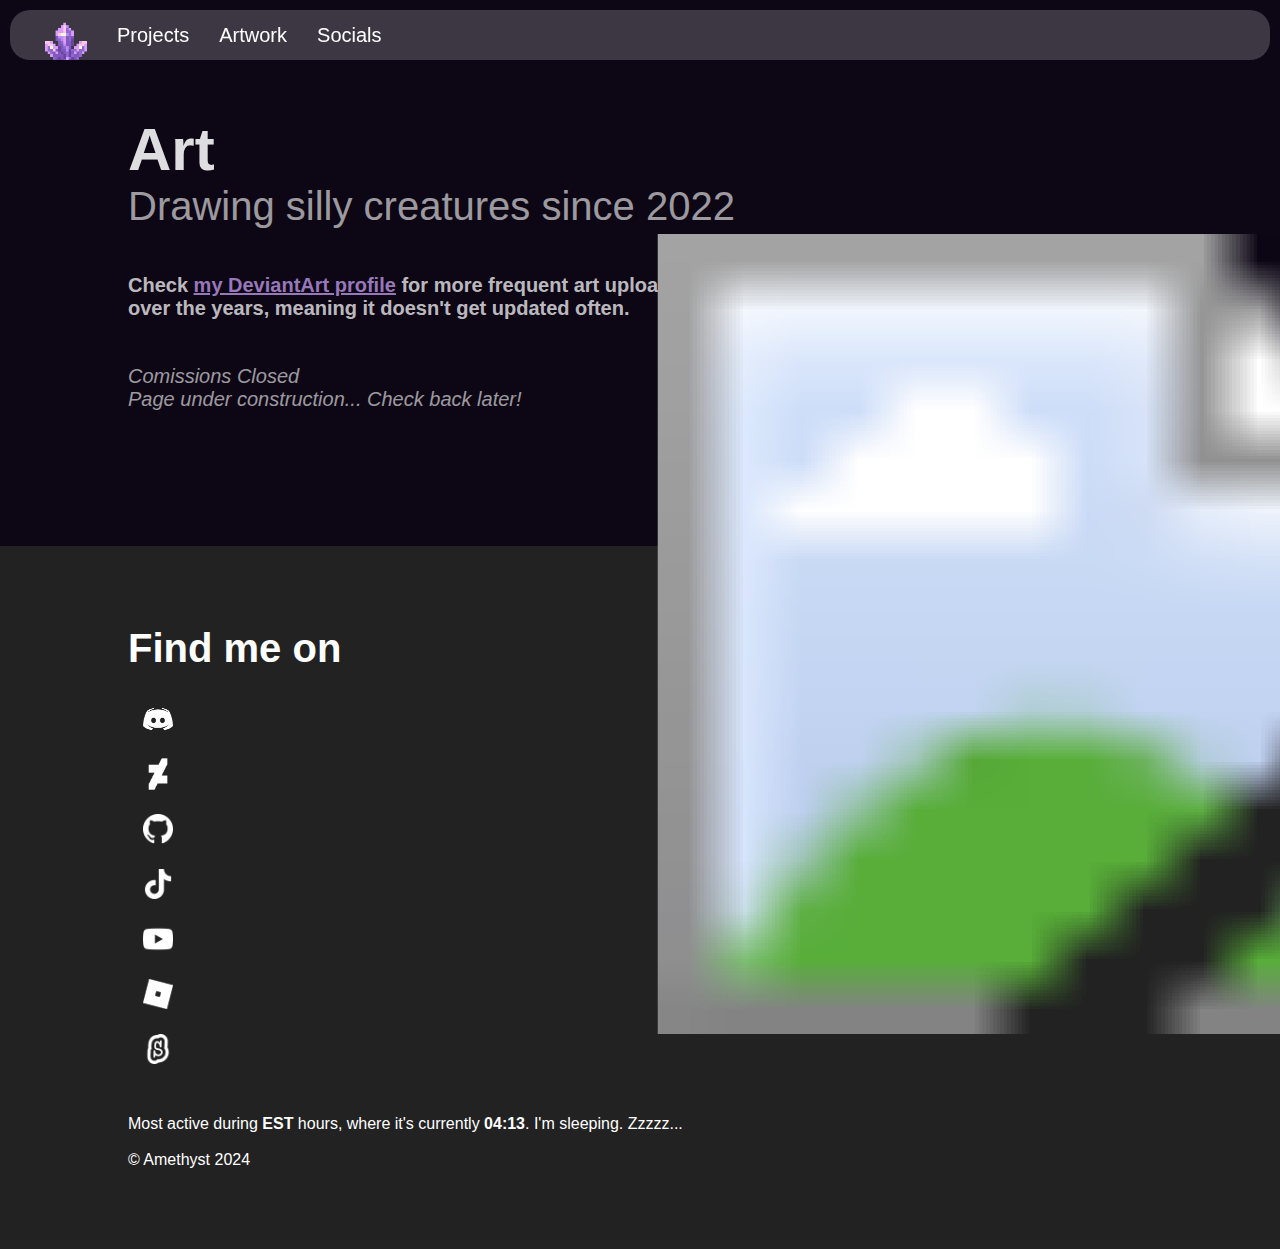
==== art.html @ 32d2dcf1 "Add files via upload" ====
<!DOCTYPE html>
<html lang="en">
<head>
    <meta charset="UTF-8">
    <meta name="viewport" content="width=device-width, initial-scale=1.0">
    <title>artwork</title>
    <script src="script.js"></script>
    <link href="styles.css" rel="stylesheet">
    <link href="amcluster.png" rel="icon">
</head>
<body onload="reload()">
    <div id="navbarContainer">
        <a class="invis" href="index.html">
            <span class="navbarButton">
                <img src="amcluster.png" width="42px">
            </span>
        </a>
        <a class="invis" href="projects.html">
            <span class="navbarButton">
            Projects
            </span>
        </a>
        <a class="invis" href="art.html">
            <span class="navbarButton">
            Artwork
            </span>
        </a>
        <a class="invis" href="socials.html">
            <span class="navbarButton">
            Socials
            </span>
        </a>
    </div>
    <div class="navbarSpacer"></div>
    <div class="body">
        <br>
        <div class="title">Art</div>
        Drawing silly creatures since 2022
        <br><br>

        <div class="paragraph bold">Check <a class="inlineLink" href="https://www.deviantart.com/am3thystx">my DeviantArt profile</a> for more frequent art uploads. This page only serves to show my progress over the years, meaning it doesn't get updated often.</div>
        <br>
        <div class="paragraph"><i>Comissions Closed</i></div>
        <div class="paragraph"><i>Page under construction... Check back later!</i></div>
        <br><br><br>

    </div>

    <div id="footer">
        <img id="hyena" src="asleep.PNG" onmouseenter="hyenaDo('awake');" onmouseleave="hyenaDo('asleep');">
        <div id="footerTitle">Find me on</div>
        <br>
        <a href="https://discordapp.com/users/802178124342493224">
            <div class="footerButton"><img src="socialIcons/discordicon.png" width="30px"></div>
        </a>
        <a href="https://www.deviantart.com/am3thystx">
            <div class="footerButton"><img src="socialIcons/deviantarticon.png" width="40px"></div>
        </a>
        <a href="https://github.com/ax-x3">
            <div class="footerButton"><img src="socialIcons/githubicon.png" width="30px"></div>
        </a>
        <a href="https://www.tiktok.com/@calldibs">
            <div class="footerButton"><img src="socialIcons/tiktokicon.png" width="30px"></div>
        </a>
        <a href="https://www.youtube.com/channel/UCxEQice5ytC8LMnzbRSFuXQ">
            <div class="footerButton"><img src="socialIcons/youtubeicon.png" width="30px"></div>
        </a>
        <a href="https://www.roblox.com/users/136983129/profile">
            <div class="footerButton"><img src="socialIcons/robloxicon.png" width="30px"></div>
        </a>
        <a href="https://scratch.mit.edu/users/aivi_/">
            <div class="footerButton"><img src="socialIcons/scratchicon.png" width="30px"></div>
        </a>
        <br><br>
        Most active during <b>EST</b> hours, where it's currently
        <span id="timezone"></span>
        <br><br>
        &copy; Amethyst 2024
    </div>

</body>
</html>
---- styles.css ----
body {
    margin: 0;
    color: #fff;
    background: #0d0615;
    font-family: "Helvetica Neue", sans-serif;
}

#navbarContainer {
    z-index: 1000;
    position: fixed;
    display: flex;
    background: #fff3;
    box-sizing: border-box;
    height: 50px;
    width: calc(100% - 20px);
    margin: 10px;
    padding: 0 20px;
    border-radius: 20px;
    backdrop-filter: blur(8px);
    -webkit-backdrop-filter: blur(8px);
    flex-wrap: nowrap;
}

.invis {
    font-size: 0;
}

.navbarButton {
    overflow: hidden;
    display: inline-block;
    height: 100%;
    box-sizing: border-box;
    color: #fff;
    font: inherit;
    font-size: 20px;
    font-weight: 200;
    text-align: center;
    background: none;
    margin: 0;
    padding: 10px 15px;
    line-height: 30px;
    vertical-align: bottom;
    transition: ease-in-out 50ms;
}

.navbarButton:hover {
    background: #fff3;
    padding: 8px 15px 12px;
}

.navbarButton:active {
    background: #0005;
    padding: 12px 15px 8px;
}

.navbarSpacer {
    height: 70px;
}

#cover {
    display: flex;
    height: 500px;
    background: radial-gradient(#fff4, #0000, #0000);
}

#movingTitle, #movingTitle2 {
    text-shadow: 0 0 25px #fffc;
    color: #0000;
    line-height: 0;
    font-weight: 200;
    rotate: 7deg;
    width: 0;
    height: 0;
    display:flex;
    justify-content: center;
    transition: ease-out 50ms;
    position: relative;
    left: 50%;
    top: 55%;
}

#movingTitle {
    text-shadow: 0 0 25px #fffc, 0 0 7px #fffc;
    color: #fffa;
    left: 50%;
    top: 45%;
}

.body {
    margin: 0 10%;
    color: #fff9;
    font-size: 40px;
    font-weight: 300;
}

.title {
    font-size: 60px;
    font-weight: 800;
    color: #fffd;
}

a:not(.inlineLink) {
    text-decoration: none;
}

.blockLink {
    box-sizing: border-box;
    width: 100%;
    padding: 30px;
    border-radius: 50px;
    background: #fff1;
    transition: ease-in-out 50ms;
}

.blockLink:hover {
    background: #fff2;

}

a {
    color: #9778ba;
}

a:hover {
    color: #caaaf0;
}

.bold {
    font-weight: 800;
    color: #fffb;
}

.thin {
    font-weight: 100;
}

td {
    vertical-align: text-top;
}

.followLink {
    border-radius: 7.5px;
}

.toGithub {
    border-radius: 15px;
}

.followLink, .toGithub {
    transition: ease-in-out 50ms;
    opacity: 0.75;
}

.followLink:hover, .toGithub:hover {
    background: #fff5;
    opacity: 1;
}

embed {
    width: 100%;
    aspect-ratio: 9/5;
    box-shadow: 0 0 60px #fff7;
}

iframe {
    width: 100%;
    aspect-ratio: 9/5;
}

.paragraph {
    font-size: 20px;
}

#hyena {
    width: 1%;
    position: absolute;
    right: 40px;
    scale: 50;
    margin: 0 20%;
}

#footer {
    box-sizing: border-box;
    width: 100%;
    padding: 80px 10%;
    background: #222;
}

#footerTitle {
    font-size: 40px;
    font-weight: 800;
}

.footerButton {
    font-size: 20px;
    margin: 5px;
    display: flex;
    align-items: center;
    justify-content: center;
    width: 50px;
    height: 50px;
    transition: ease-in-out 50ms;
    border-radius: 10px;
}

.footerButton:hover {
    background: #fff3;
}

.footerButton:active {
    background: #0005;
}
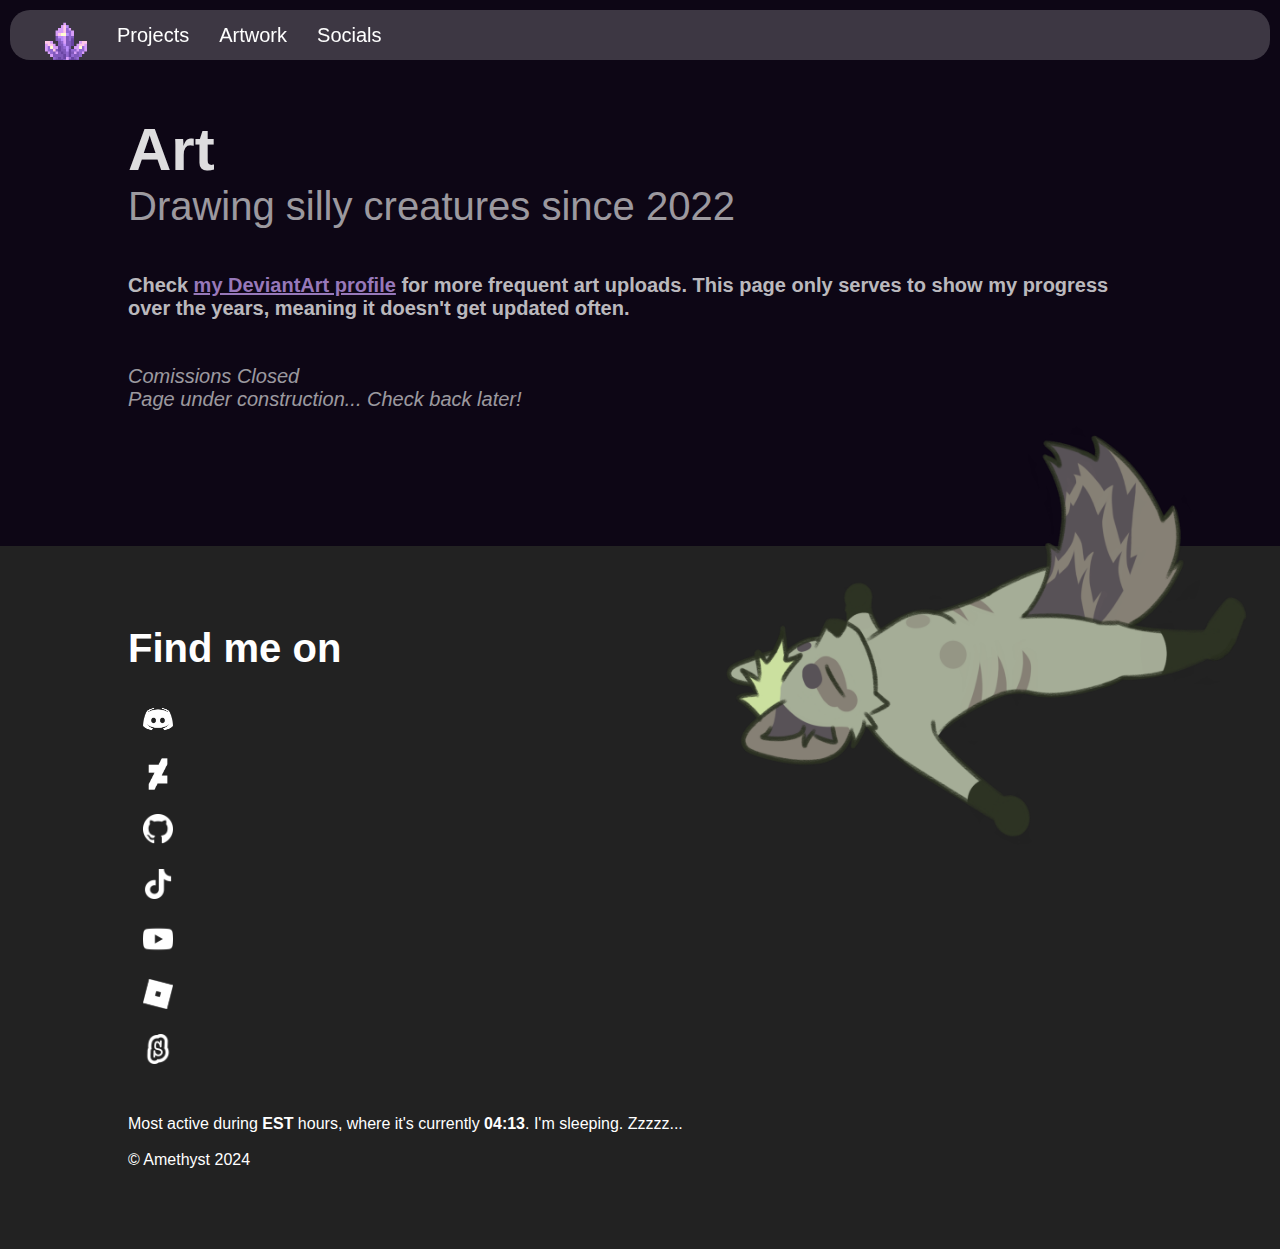
==== commit 1d51b038: "Update art.html" ====
--- a/art.html
+++ b/art.html
@@ -47,7 +47,7 @@
     </div>
 
     <div id="footer">
-        <img id="hyena" src="asleep.PNG" onmouseenter="hyenaDo('awake');" onmouseleave="hyenaDo('asleep');">
+        <img id="hyena" src="asleep.png" onmouseenter="hyenaDo('awake');" onmouseleave="hyenaDo('asleep');">
         <div id="footerTitle">Find me on</div>
         <br>
         <a href="https://discordapp.com/users/802178124342493224">
@@ -79,4 +79,4 @@
     </div>
 
 </body>
-</html>+</html>
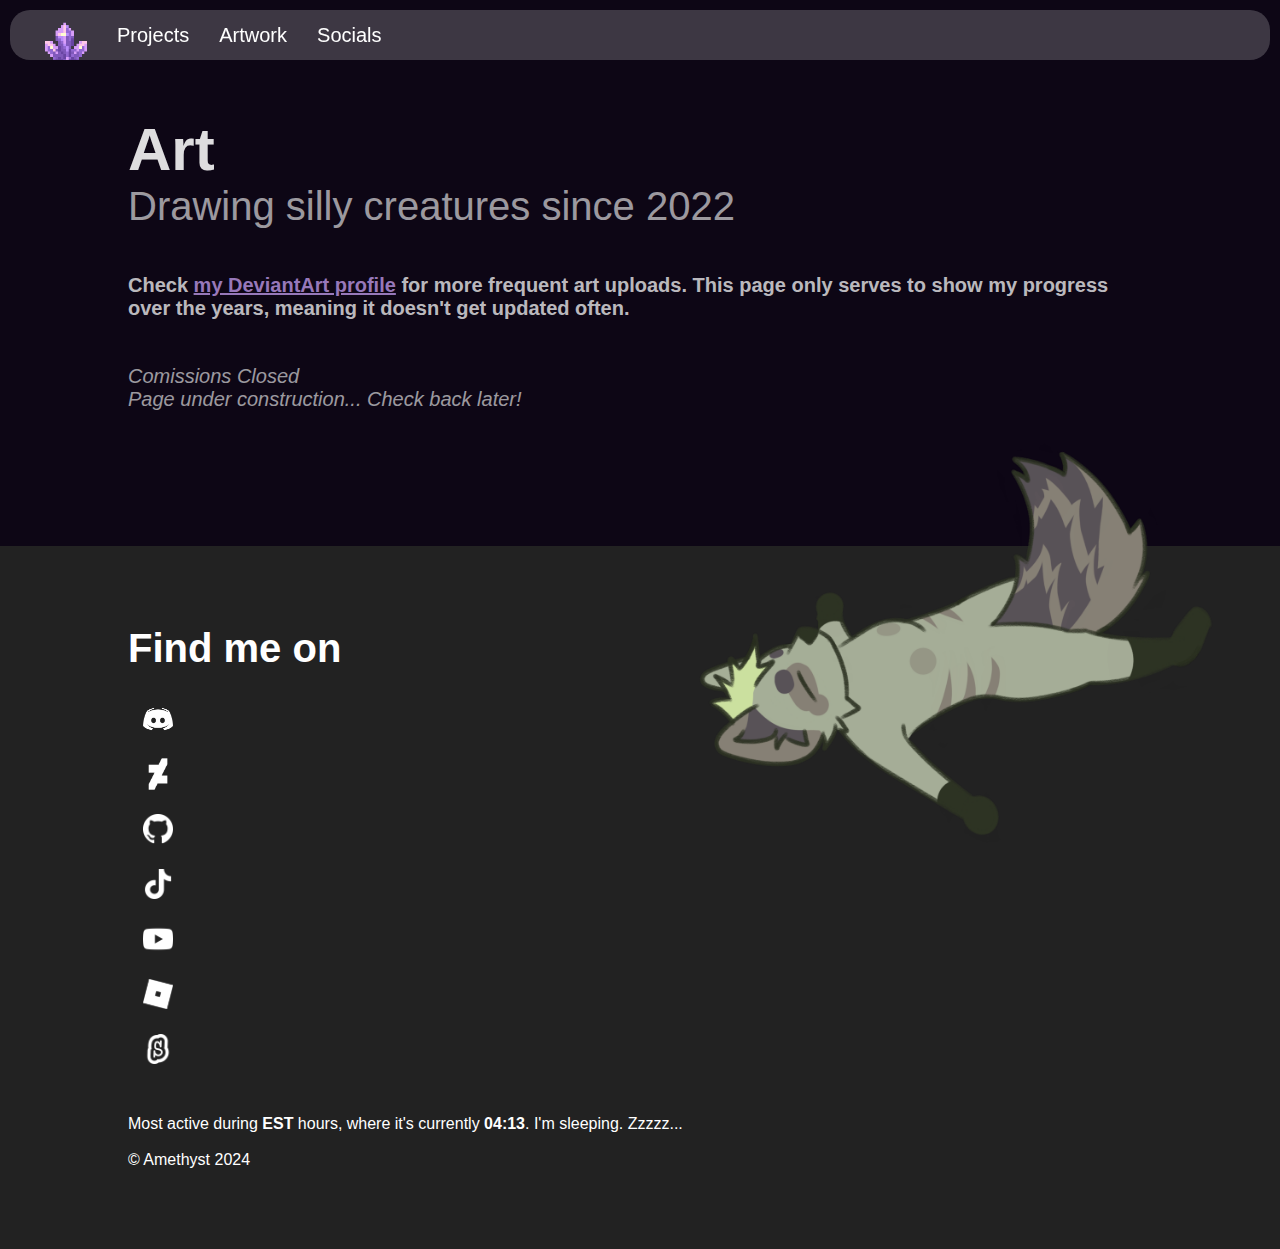
==== commit 8bc00cca: "Update art.html" ====
--- a/art.html
+++ b/art.html
@@ -2,7 +2,7 @@
 <html lang="en">
 <head>
     <meta charset="UTF-8">
-    <meta name="viewport" content="width=device-width, initial-scale=1.0">
+    <meta name="viewport" content="min-width=device-width, initial-scale=0.65">
     <title>artwork</title>
     <script src="script.js"></script>
     <link href="styles.css" rel="stylesheet">
--- a/styles.css
+++ b/styles.css
@@ -114,7 +114,6 @@
 
 .blockLink:hover {
     background: #fff2;
-
 }
 
 a {
@@ -172,10 +171,10 @@
 }
 
 #hyena {
-    width: 1%;
+    width: 5%;
     position: absolute;
     right: 40px;
-    scale: 50;
+    scale: 10;
     margin: 0 20%;
 }
 
@@ -209,4 +208,4 @@
 
 .footerButton:active {
     background: #0005;
-}+}
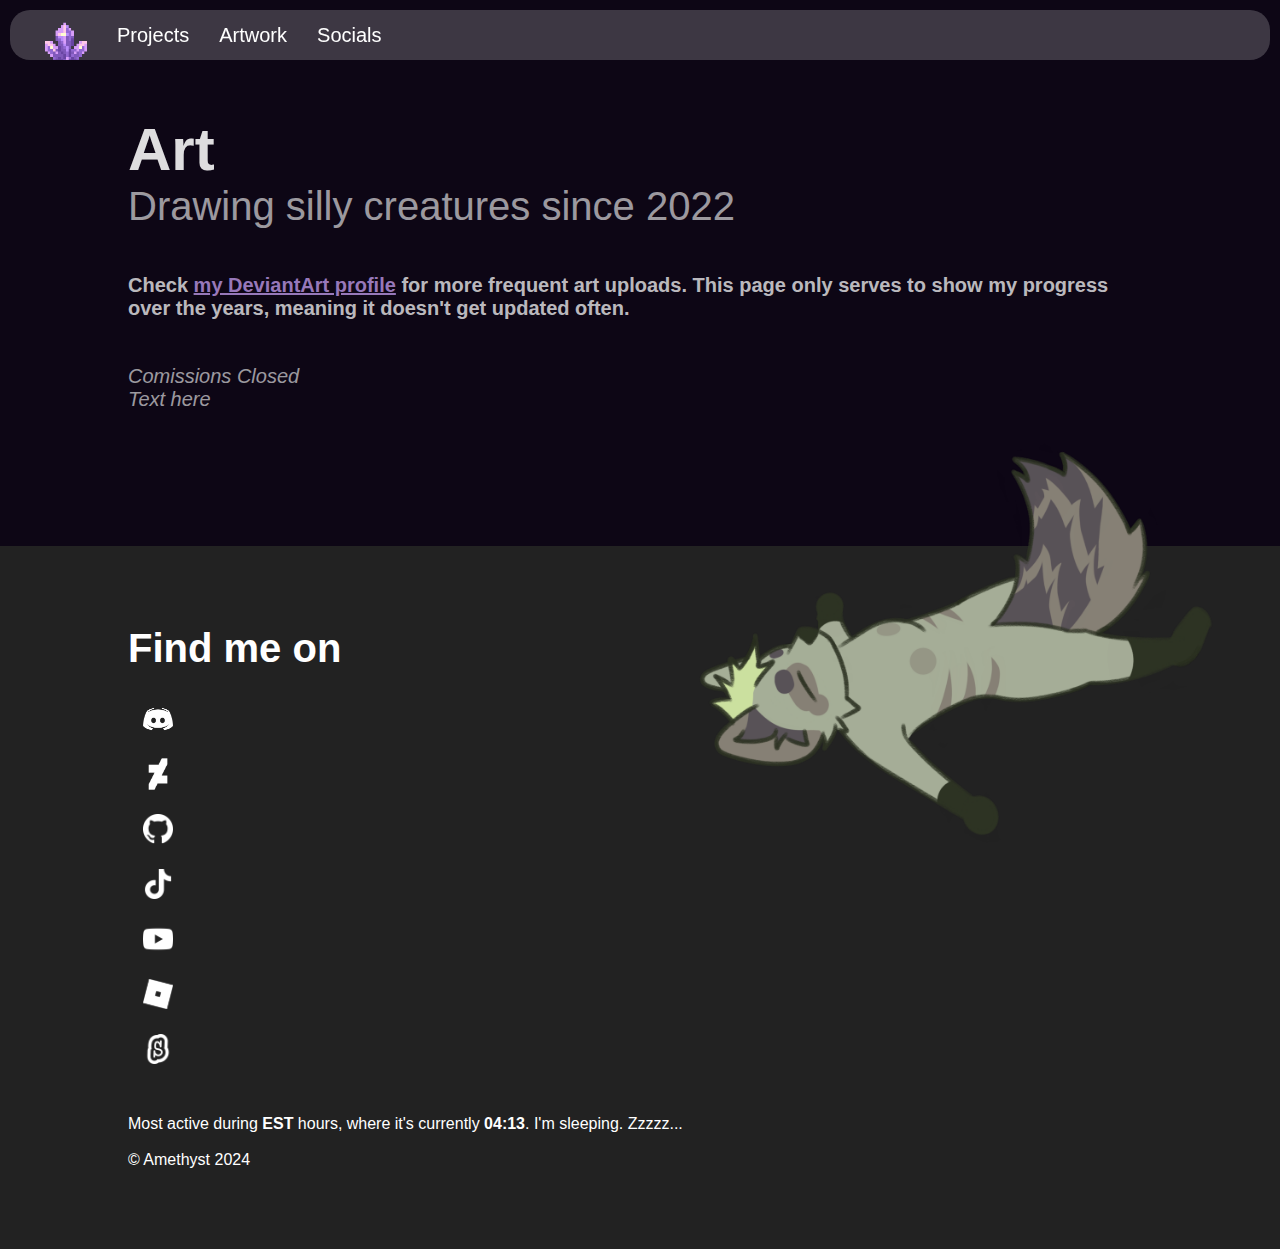
==== commit 9af9bfa3: "test commit message" ====
--- a/art.html
+++ b/art.html
@@ -41,7 +41,7 @@
         <div class="paragraph bold">Check <a class="inlineLink" href="https://www.deviantart.com/am3thystx">my DeviantArt profile</a> for more frequent art uploads. This page only serves to show my progress over the years, meaning it doesn't get updated often.</div>
         <br>
         <div class="paragraph"><i>Comissions Closed</i></div>
-        <div class="paragraph"><i>Page under construction... Check back later!</i></div>
+        <div class="paragraph"><i>Text here</i></div>
         <br><br><br>
 
     </div>
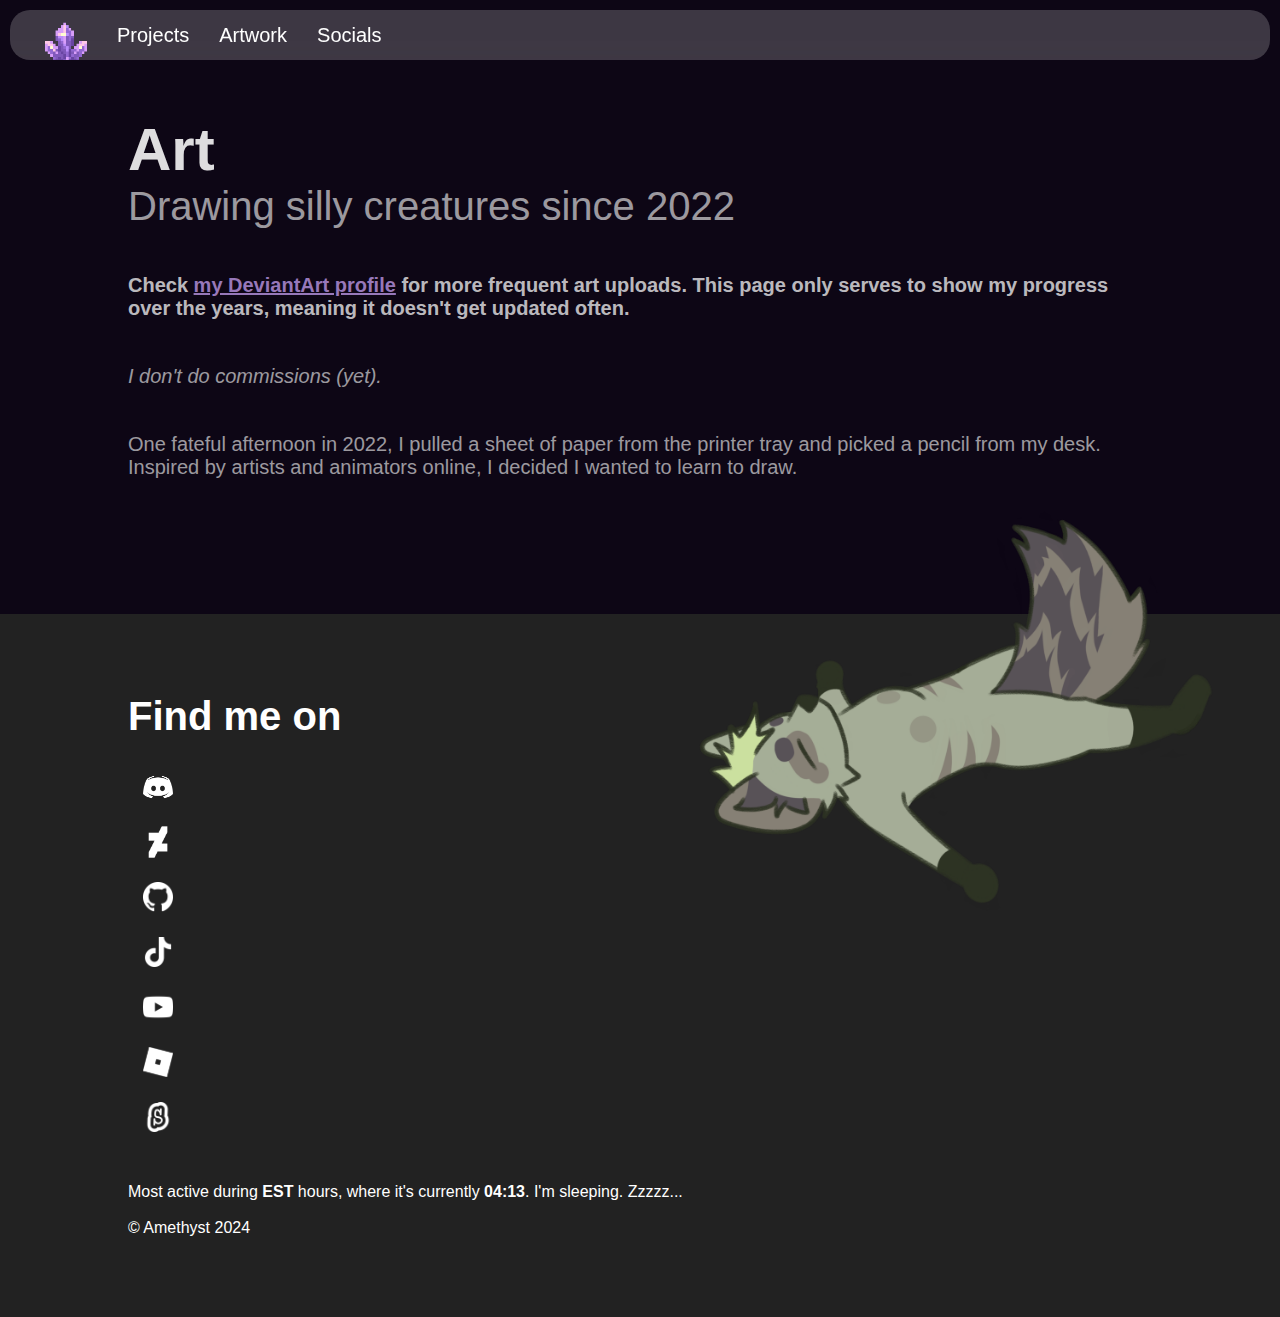
==== commit 73eec587: "new intro paragraph" ====
--- a/art.html
+++ b/art.html
@@ -40,8 +40,9 @@
 
         <div class="paragraph bold">Check <a class="inlineLink" href="https://www.deviantart.com/am3thystx">my DeviantArt profile</a> for more frequent art uploads. This page only serves to show my progress over the years, meaning it doesn't get updated often.</div>
         <br>
-        <div class="paragraph"><i>Comissions Closed</i></div>
-        <div class="paragraph"><i>Text here</i></div>
+        <div class="paragraph"><i>I don't do commissions (yet).</i></div>
+        <br>
+        <div class="paragraph">One fateful afternoon in 2022, I pulled a sheet of paper from the printer tray and picked a pencil from my desk. Inspired by artists and animators online, I decided I wanted to learn to draw.</div>
         <br><br><br>
 
     </div>
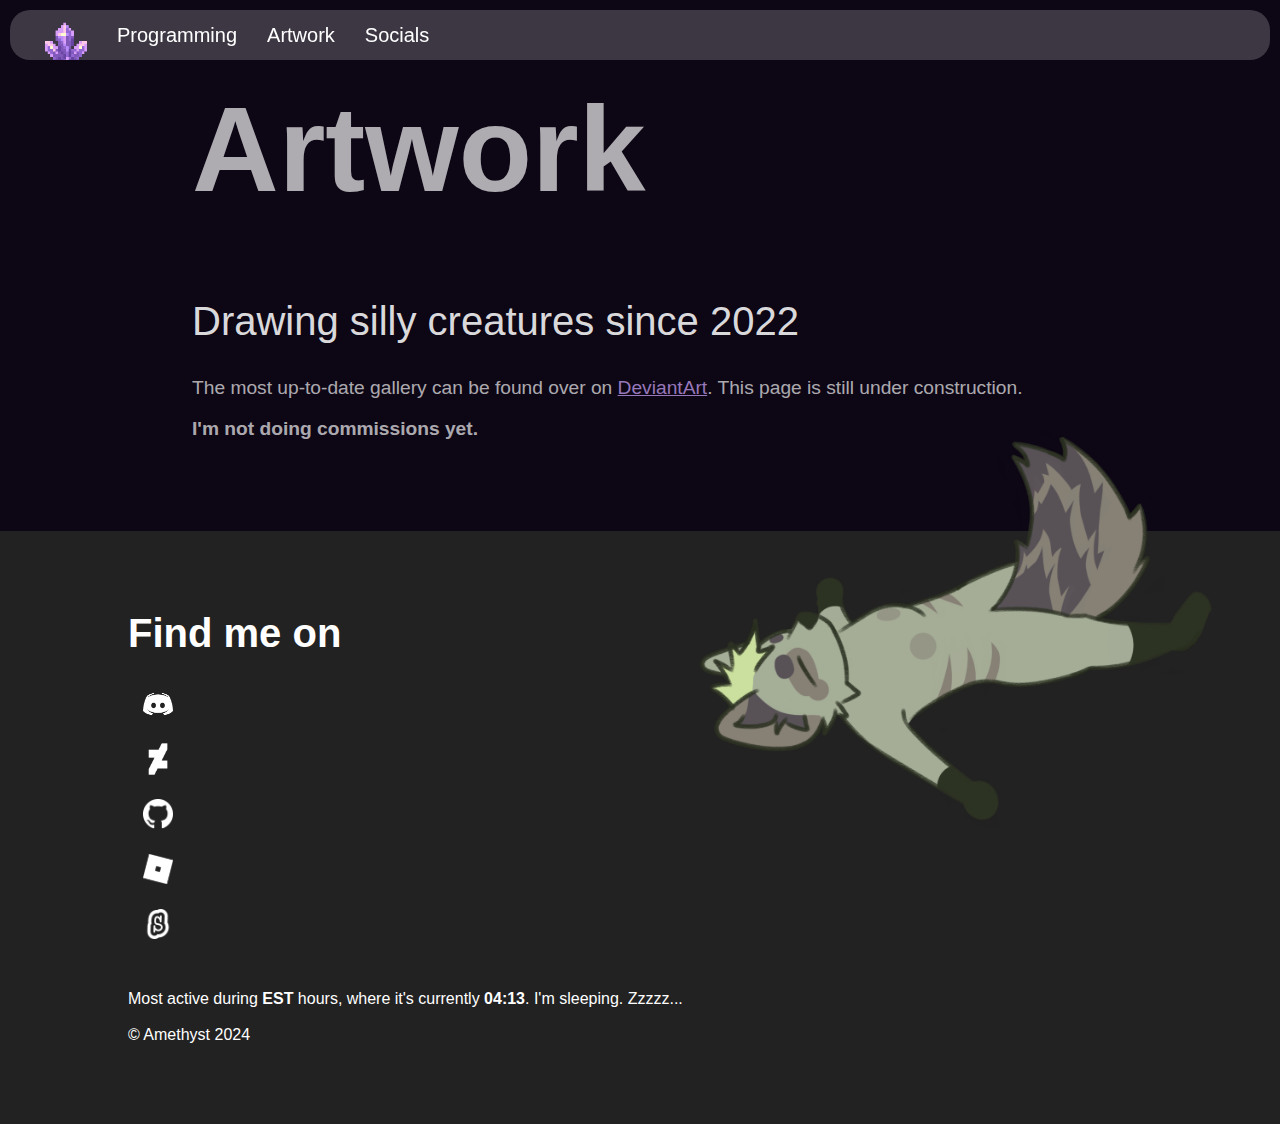
==== commit 2f3cc78d: "Revamp entire site" ====
--- a/art.html
+++ b/art.html
@@ -15,9 +15,9 @@
                 <img src="amcluster.png" width="42px">
             </span>
         </a>
-        <a class="invis" href="projects.html">
+        <a class="invis" href="programming.html">
             <span class="navbarButton">
-            Projects
+            Programming
             </span>
         </a>
         <a class="invis" href="art.html">
@@ -31,19 +31,13 @@
             </span>
         </a>
     </div>
-    <div class="navbarSpacer"></div>
-    <div class="body">
-        <br>
-        <div class="title">Art</div>
-        Drawing silly creatures since 2022
-        <br><br>
-
-        <div class="paragraph bold">Check <a class="inlineLink" href="https://www.deviantart.com/am3thystx">my DeviantArt profile</a> for more frequent art uploads. This page only serves to show my progress over the years, meaning it doesn't get updated often.</div>
-        <br>
-        <div class="paragraph"><i>I don't do commissions (yet).</i></div>
-        <br>
-        <div class="paragraph">One fateful afternoon in 2022, I pulled a sheet of paper from the printer tray and picked a pencil from my desk. Inspired by artists and animators online, I decided I wanted to learn to draw.</div>
-        <br><br><br>
+    <!-- <div class="navbarSpacer"></div> -->
+    <div class="content">
+        <h1>Artwork</h1>
+        <h2>Drawing silly creatures since 2022</h2>
+        <p>The most up-to-date gallery can be found over on <a class="inlineLink" href="https://www.deviantart.com/am3thystx">DeviantArt</a>. This page is still under construction.</p>
+        <p><b>I'm not doing commissions yet.</b></p>
+        <br><br><br><br>
 
     </div>
 
@@ -60,12 +54,6 @@
         <a href="https://github.com/ax-x3">
             <div class="footerButton"><img src="socialIcons/githubicon.png" width="30px"></div>
         </a>
-        <a href="https://www.tiktok.com/@calldibs">
-            <div class="footerButton"><img src="socialIcons/tiktokicon.png" width="30px"></div>
-        </a>
-        <a href="https://www.youtube.com/channel/UCxEQice5ytC8LMnzbRSFuXQ">
-            <div class="footerButton"><img src="socialIcons/youtubeicon.png" width="30px"></div>
-        </a>
         <a href="https://www.roblox.com/users/136983129/profile">
             <div class="footerButton"><img src="socialIcons/robloxicon.png" width="30px"></div>
         </a>
--- a/styles.css
+++ b/styles.css
@@ -8,6 +8,7 @@
 #navbarContainer {
     z-index: 1000;
     position: fixed;
+    top: 0;
     display: flex;
     background: #fff3;
     box-sizing: border-box;
@@ -54,7 +55,7 @@
 }
 
 .navbarSpacer {
-    height: 70px;
+    height: 10px;
 }
 
 #cover {
@@ -86,17 +87,32 @@
     top: 45%;
 }
 
-.body {
-    margin: 0 10%;
-    color: #fff9;
+.content {
+    margin: 0 15%;
+}
+
+h1 {
+    font-size: 120px;
+    font-weight: 600;
+    color: #fffa;
+}
+
+h2 {
     font-size: 40px;
-    font-weight: 300;
-}
-
-.title {
-    font-size: 60px;
-    font-weight: 800;
+    font-weight: 200;
     color: #fffd;
+}
+
+.itemTitle {
+    font-size: 50px;
+    font-weight: 500;
+    color: #fffd;
+}
+
+p {
+    font-size: 120%;
+    font-weight: 400;
+    color: #fffa;
 }
 
 a:not(.inlineLink) {
@@ -107,8 +123,8 @@
     box-sizing: border-box;
     width: 100%;
     padding: 30px;
-    border-radius: 50px;
-    background: #fff1;
+    border-radius: 30px;
+    background: #ffffff0a;
     transition: ease-in-out 50ms;
 }
 
@@ -122,15 +138,6 @@
 
 a:hover {
     color: #caaaf0;
-}
-
-.bold {
-    font-weight: 800;
-    color: #fffb;
-}
-
-.thin {
-    font-weight: 100;
 }
 
 td {
@@ -164,10 +171,6 @@
 iframe {
     width: 100%;
     aspect-ratio: 9/5;
-}
-
-.paragraph {
-    font-size: 20px;
 }
 
 #hyena {
